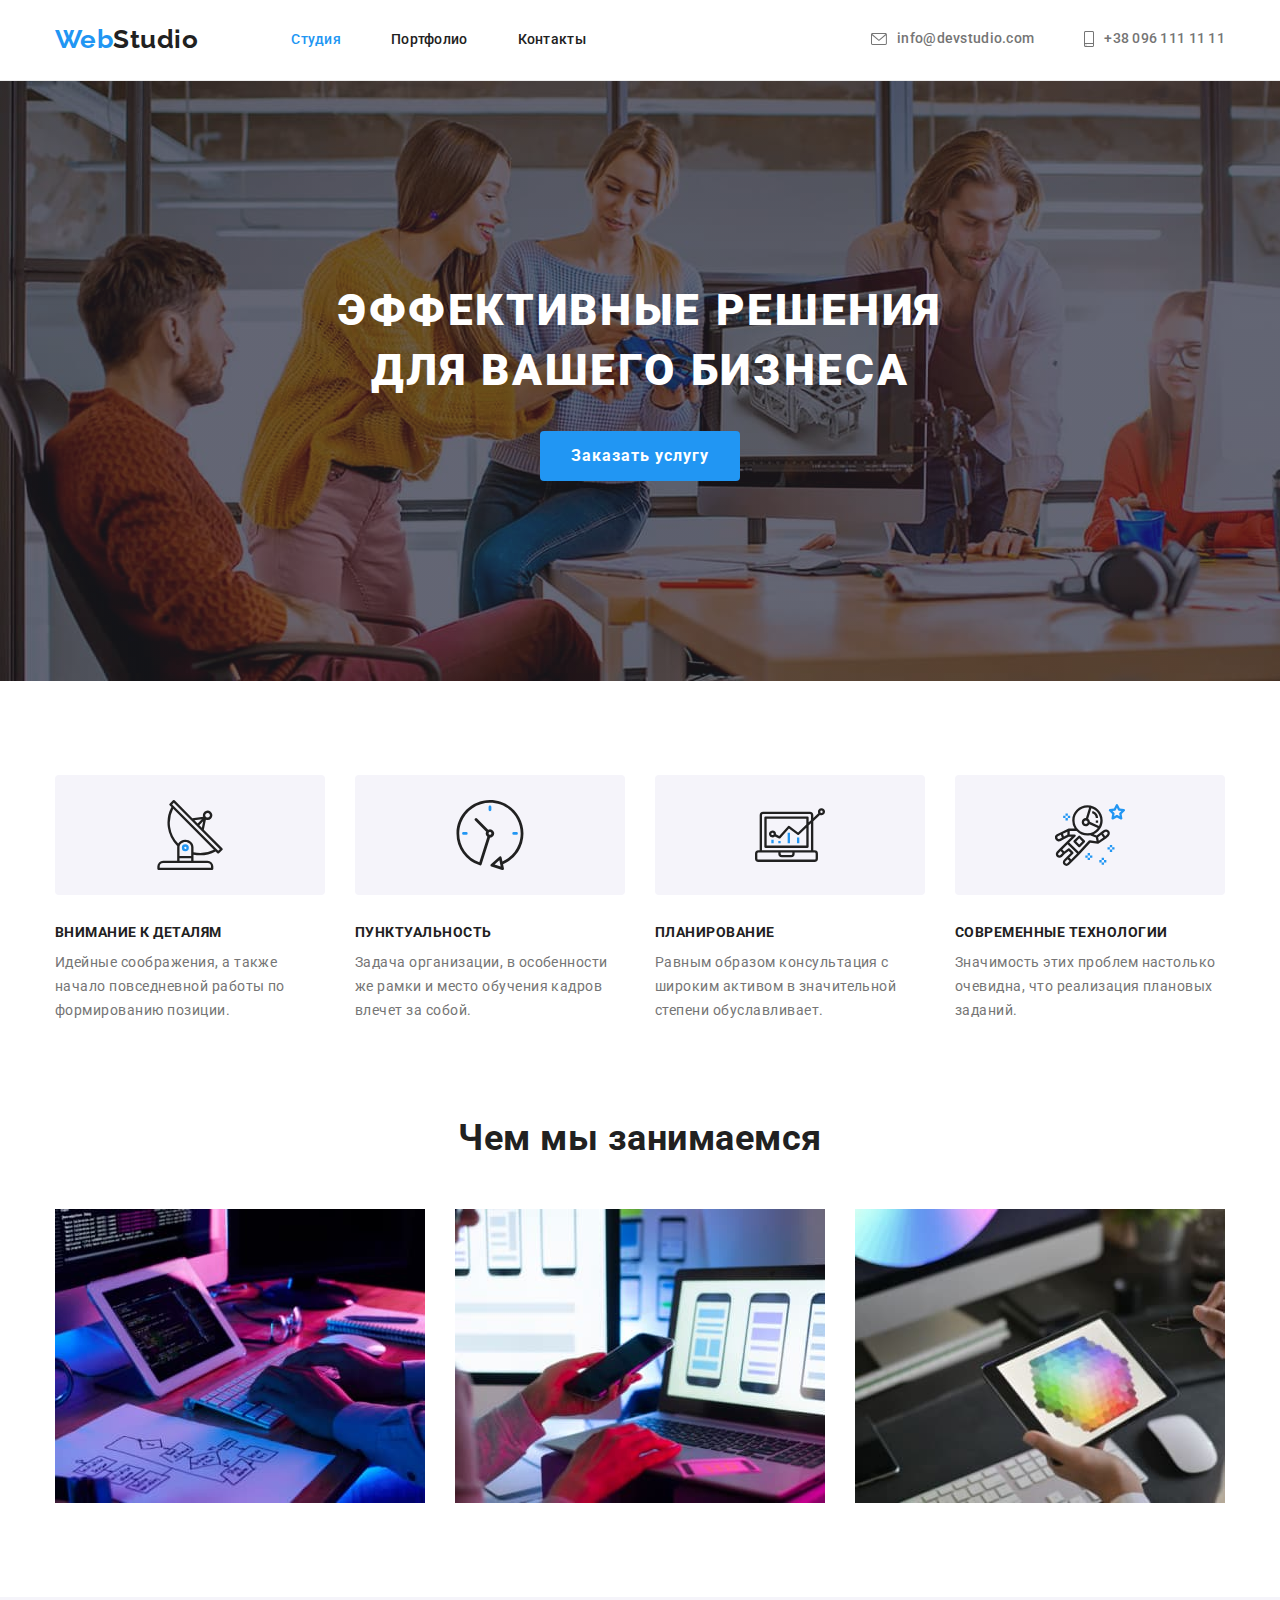
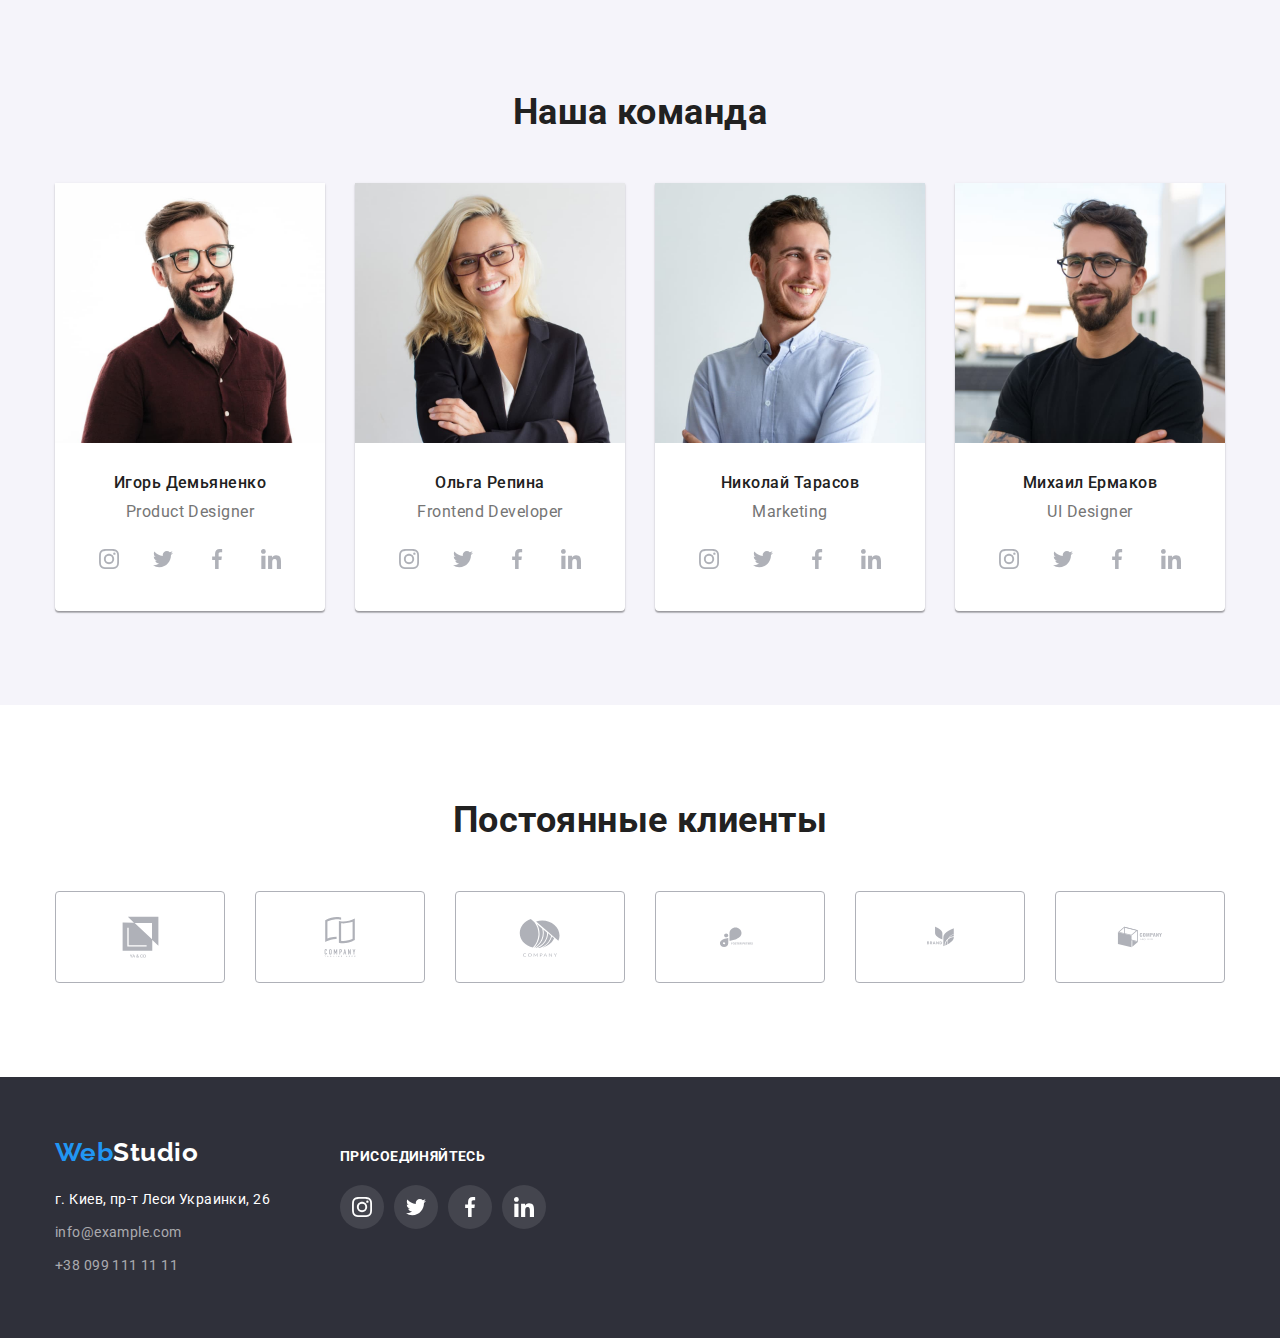
==== index.html @ c5cc15ff "footer svg" ====
<!DOCTYPE html>
<html lang="ru">
<head>
    <meta charset="UTF-8">
    <meta http-equiv="X-UA-Compatible" content="IE=edge">
    <meta name="viewport" content="width=device-width, initial-scale=1.0">
    <title>Web studio</title>
    <link rel="preconnect" href="https://fonts.googleapis.com">
    <link rel="preconnect" href="https://fonts.gstatic.com" crossorigin>
    <link href="https://fonts.googleapis.com/css2?family=Raleway:wght@700&family=Roboto:wght@400;500;700;900&display=swap"
        rel="stylesheet">
    <link rel="stylesheet" href="https://cdnjs.cloudflare.com/ajax/libs/modern-normalize/1.1.0/modern-normalize.min.css">
    <link rel="stylesheet" href="./css/styles.css" />

</head>
<body class="body">

<!--Шапка сайта-->
    <header class="page-header">
        <div class="container">
            <nav class="main-nav">
                <a href="./index.html" class="header-logo">Web<span class="header-logo-span">Studio</span></a>
                    
                <ul class="site-nav list">
                    <li class="item"><a href="./index.html" class="site-nav-link active">Студия</a></li>
                    <li class="item"><a href="./portfolio.html" class="site-nav-link">Портфолио</a></li>
                    <li class="item"><a href="./" class="site-nav-link">Контакты</a></li>
                </ul>
            </nav>
                    
            <ul class="auth-nav list">
                <li class="item">
                    <svg class="icon envelope" width="16px" height="12px">
                        <use href="./images/icons.svg#icon-envelope"></use>
                    </svg>
                    <a href="mailto:info@devstudio.com" class="auth-nav-link">info@devstudio.com</a></li>
                <li class="item">
                    <svg class="icon smartphone" width="10px" height="16px">
                        <use href="./images/icons.svg#icon-smartphone"></use>
                    </svg>
                    <a href="tel:+380961111111" class="auth-nav-link">+38 096 111 11 11</a></li>
            </ul>
        </div>
    </header>

 <!--Основной контент-->
    <main>

    <!--Герой-->
        <section class="hero">
            <div class="container">
                <div class="hero-banner">
                    <h1 class="hero-title">Эффективные решения <br /> для вашего бизнеса</h1>
                    <button type="button" class="hero-button">Заказать услугу</button>
                </div>
            </div>
        </section>

    <!--Особенности-->
        <section class="section">
            <div class="container our-advantages">
                <h2 class="advantages-main-title">Наши особенности</h2>
                <ul class="advantages list">
                <li class="item">
                    <div class="advantages-box">
                        <svg class="icon" width="70" height="70">
                        <use href="./images/icons.svg#icon-antenna"></use>
                        </svg>
                    </div>

                    <h3 class="advantages-title">Внимание к деталям</h3>
                    <p class="advantages-text">
                    Идейные соображения, а также начало повседневной работы по формированию позиции.
                    </p>
                </li>
                <li class="item">
                    <div class="advantages-box">
                        <svg class="icon"  width="70" height="70">
                        <use href="./images/icons.svg#icon-clock"></use>
                        </svg>
                    </div>
                    <h3 class="advantages-title">Пунктуальность</h3>
                    <p class="advantages-text">
                    Задача организации, в особенности же рамки и место обучения кадров влечет за собой.
                    </p>
                </li>
                <li class="item">
                    <div class="advantages-box">
                        <svg class="icon"  width="70" height="70">
                        <use href="./images/icons.svg#icon-diagram"></use>
                        </svg>
                    </div>

                    <h3 class="advantages-title">Планирование</h3>
                    <p class="advantages-text">
                    Равным образом консультация с широким активом в значительной степени обуславливает.
                    </p>
                </li>
                <li class="item">
                    <div class="advantages-box">
                        <svg class="icon"  width="70" height="70">
                        <use href="./images/icons.svg#icon-astronaut"></use>
                        </svg>
                    </div>
                    <h3 class="advantages-title">Современные технологии</h3>
                    <p class="advantages-text">
                    Значимость этих проблем настолько очевидна, что реализация плановых заданий.
                    </p>
                </li>
                </ul>
            </div>
        </section>

    <!--Деятельность-->
        <section class="our-work section">
            <div class="container">
            <h2 class="work-title">Чем мы занимаемся</h2>
            <ul class="work list">
                <li class="item">
                    <img src="./images/img1.jpg" alt="Пишем код любой сложности" width="370" height="294">
                </li>
                <li class="item">
                    <img src="./images/img2.jpg" alt="Создаём мобильные предложения" width="370" height="294">
                </li>
                <li class="item">
                    <img src="./images/img3.jpg" alt="Выполняем дизанейрские работы" width="370" height="294">
                </li>
            </ul>
            </div>
        </section>
 
    <!--Команда-->
        <section class="ourteam section">
            <div class="container our-team">
                <h2 class="section-title">Наша команда</h2>
                <ul class="team list">
                    <li class="item">
                        <img src="./images/img.jpg" alt="Игорь Демьяненко" width="270" height="260">
                        <div class="team-name-wrapper">
                            <h3 class="team-title">Игорь Демьяненко</h3>
                            <p class="team-text" lang="en">Product Designer</p>
                            <ul class="social-links list">
                                <li class="links-item">
                                    <a href="" class="social-links_social-items"> 
                                        <svg class="icon" width="20px" height="20px">
                                        <use href="./images/icons.svg#icon-instagram"></use>
                                        </svg>
                                    </a>
                                </li>
                                <li class="links-item">
                                    <a href="" class="social-links_social-items">
                                        <svg class="icon" width="20px" height="20px">
                                        <use href="./images/icons.svg#icon-twitter"></use>
                                        </svg>
                                    </a>
                                </li>
                                <li class="links-item">
                                    <a href="" class="social-links_social-items">
                                        <svg class="icon" width="20px" height="20px">
                                        <use href="./images/icons.svg#icon-facebook"></use>
                                        </svg>
                                    </a>
                                </li>
                                <li class="links-item">
                                    <a href="" class="social-links_social-items">

                                        <svg class="icon" width="20px" height="20px">
                                        <use href="./images/icons.svg#icon-linkedin"></use>
                                        </svg>
                                    </a>
                                </li>
                            </ul>
                        </div>
                    </li>

                    <li class="item">
                        <img src="./images/img(1).jpg" alt="Ольга Репина" width="270" height="260">
                        <div class="team-name-wrapper">
                            <h3 class="team-title">Ольга Репина</h3>
                            <p class="team-text" lang="en">Frontend Developer</p>
                            <ul class="social-links list">
                                <li class="links-item">
                                    <a href="" class="social-links_social-items">
                                        <svg class="icon" width="20px" height="20px">
                                            <use href="./images/icons.svg#icon-instagram"></use>
                                        </svg>
                                    </a>
                                </li>
                                <li class="links-item">
                                    <a href="" class="social-links_social-items">
                                        <svg class="icon" width="20px" height="20px">
                                            <use href="./images/icons.svg#icon-twitter"></use>
                                        </svg>
                                    </a>
                                </li>
                                <li class="links-item">
                                    <a href="" class="social-links_social-items">
                                        <svg class="icon" width="20px" height="20px">
                                            <use href="./images/icons.svg#icon-facebook"></use>
                                        </svg>
                                    </a>
                                </li>
                                <li class="links-item">
                                    <a href="" class="social-links_social-items">

                                        <svg class="icon" width="20px" height="20px">
                                            <use href="./images/icons.svg#icon-linkedin"></use>
                                        </svg>
                                    </a>
                                </li>
                            </ul>
                        </div>
                    </li>

                    <li class="item">
                        <img src="./images/img(2).jpg" alt="Николай Тарасов" width="270" height="260">
                        <div class="team-name-wrapper">
                            <h3 class="team-title">Николай Тарасов</h3>
                            <p class="team-text" lang="en">Marketing</p>
                            <ul class="social-links list">
                                <li class="links-item">
                                    <a href="" class="social-links_social-items">
                                        <svg class="icon" width="20px" height="20px">
                                            <use href="./images/icons.svg#icon-instagram"></use>
                                        </svg>
                                    </a>
                                </li>
                                <li class="links-item">
                                    <a href="" class="social-links_social-items">
                                        <svg class="icon" width="20px" height="20px">
                                            <use href="./images/icons.svg#icon-twitter"></use>
                                        </svg>
                                    </a>
                                </li>
                                <li class="links-item">
                                    <a href="" class="social-links_social-items">
                                        <svg class="icon" width="20px" height="20px">
                                            <use href="./images/icons.svg#icon-facebook"></use>
                                        </svg>
                                    </a>
                                </li>
                                <li class="links-item">
                                    <a href="" class="social-links_social-items">
                            
                                        <svg class="icon" width="20px" height="20px">
                                            <use href="./images/icons.svg#icon-linkedin"></use>
                                        </svg>
                                    </a>
                                </li>
                            </ul>
                        </div>
                    </li>

                    <li class="item">
                        <img src="./images/img(3).jpg" alt="Михаил Ермаков" width="270" height="260">
                        <div class="team-name-wrapper">
                            <h3 class="team-title">Михаил Ермаков</h3>
                            <p class="team-text" lang="en">UI Designer</p>
                            <ul class="social-links list">
                                <li class="links-item">
                                    <a href="" class="social-links_social-items">
                                        <svg class="icon" width="20px" height="20px">
                                            <use href="./images/icons.svg#icon-instagram"></use>
                                        </svg>
                                    </a>
                                </li>
                                <li class="links-item">
                                    <a href="" class="social-links_social-items">
                                        <svg class="icon" width="20px" height="20px">
                                            <use href="./images/icons.svg#icon-twitter"></use>
                                        </svg>
                                    </a>
                                </li>
                                <li class="links-item">
                                    <a href="" class="social-links_social-items">
                                        <svg class="icon" width="20px" height="20px">
                                            <use href="./images/icons.svg#icon-facebook"></use>
                                        </svg>
                                    </a>
                                </li>
                                <li class="links-item">
                                    <a href="" class="social-links_social-items">
                            
                                        <svg class="icon" width="20px" height="20px">
                                            <use href="./images/icons.svg#icon-linkedin"></use>
                                        </svg>
                                    </a>
                                </li>
                            </ul>
                        </div>
                    </li>
                </ul>
            </div>
        </section>


    <!--Постоянные клиенты-->
        <section class="clients section">
            <div class="container">
                <h2>Постоянные клиенты</h2>
                <ul class="clients-list">
                    <li class="clients-items list">
                        <a href="" class="item">
                        <svg class="icon" width="41px" height="46.7px">
                        <use href="./images/icons.svg#icon-client1"></use>
                        </svg>
                        </a>
                    </li>
                    <li class="clients-items list">
                        <a href="" class="item">
                        <svg class="icon" width="40px" height="52px">
                        <use href="./images/icons.svg#icon-client2"></use>
                        </svg>
                        </a>
                    </li>
                    <li class="clients-items list">
                        <a href="" class="item">
                            <svg class="icon" width="43.46px" height="41.18px">
                                <use href="./images/icons.svg#icon-client3"></use>
                            </svg>
                        </a>
                    </li>
                    <li class="clients-items list">
                        <a href="" class="item">
                            <svg class="icon" width="84.44px" height="40.62px">
                                <use href="./images/icons.svg#icon-client4"></use>
                            </svg>
                        </a>
                    </li>
                    <li class="clients-items list">
                        <a href="" class="item">
                            <svg class="icon" width="62.54px" height="45.43px">
                                <use href="./images/icons.svg#icon-client5"></use>
                            </svg>
                        </a>
                    </li>
                    <li class="clients-items list">
                        <a href="" class="item">
                            <svg class="icon" width="93.79px" height="43.93px">
                            <use href="./images/icons.svg#icon-client6"></use>
                            </svg>
                        </a>    
                    </li>                
                </ul>
            </div>
        </section>
    </main>

<!--Подвал-->
    <footer class="footer">
        <div class="container">
            <address class="footer-address">
            <a class="footer-logo" href="./index.html">Web<span class="footer-logo span">Studio</span></a>
                <ul class="address list">
                    <li class="item-address">
                        <a href="https://goo.gl/maps/AirsbdC57sYQPZAz8" target="_blank" rel="noopener noreferrer"
                            class="footer-link address">г. Киев, пр-т Леси Украинки, 26
                        </a>
                    </li>
                    <li class="item-address"><a href="mailto:info@dexample.com" class="footer-link link">info@example.com</a></li>
                    <li class="item-address"><a href="tel:+380991111111" class="footer-link link">+38 099 111 11 11</a></li>
                </ul>
            </address>

            <div class="connect">
                <h2>присоединяйтесь</h2>
                <ul class="connect-links list">
                    <li class="links-item">
                        <a href="" class="connect-links_social-items">
                        <svg class="icon" width="20px" height="20px">
                        <use href="./images/icons.svg#icon-instagram"></use>
                        </svg>
                        </a>
                    </li>
                    <li class="links-item">
                        <a href="" class="connect-links_social-items">
                        <svg class="icon" width="20px" height="20px">
                        <use href="./images/icons.svg#icon-twitter"></use>
                        </svg>
                        </a>
                    </li>
                    <li class="links-item">
                        <a href="" class="connect-links_social-items">
                        <svg class="icon" width="20px" height="20px">
                        <use href="./images/icons.svg#icon-facebook"></use>
                        </svg>
                        </a>
                    </li>
                    <li class="links-item">
                        <a href="" class="connect-links_social-items">
                        <svg class="icon" width="20px" height="20px">
                        <use href="./images/icons.svg#icon-linkedin"></use>
                        </svg>
                        </a>
                    </li>
                </ul>
            </div>
        </div>
    </footer>
</body>
</html>
---- css/styles.css ----
:root {
  --main-color: #757575;
  --secondary-color: #212121;
  --extra-color: #f5f4fa;

  --accent-color: #2196f3;
  --white-color: #ffffff;
  --grey-color: #2f303a;

  --icons-color: #afb1b8;
}

.body {
  background-color: var(--white-color);
  color: var(--main-color);

  font-family: Roboto, sans-serif;
  letter-spacing: 0.03em;
}

.list {
  list-style: none;
}

h1,
h2,
h3,
h4,
h5,
h6,
p {
  margin-top: 0;
  margin-bottom: 0;
  margin-left: 0;
}

ul,
li {
  padding: 0;
  margin: 0;
}

img {
  display: block;
}

.container {
  width: 1200px;
  margin-left: auto;
  margin-right: auto;
  padding-left: 15px;
  padding-right: 15px;
}

/* page-header */

.page-header {
  border-bottom: 1px solid #ececec;
  padding-top: 24px;
  padding-bottom: 25px;
}

.page-header .container {
  display: flex;
}

/* nav */

.main-nav,
.auth-nav,
.site-nav {
  display: flex;
  align-items: center;
}

.header-logo {
  margin-right: 93px;
}

.header-logo,
.footer-logo {
  color: var(--accent-color);

  font-family: Raleway, sans-serif;
  font-weight: 700;
  font-size: 26px;
  line-height: 1.19;
  text-decoration: none;
}

.header-logo-span {
  color: var(--secondary-color);
}

.site-nav .item + .item {
  margin-left: 50px;
}

.site-nav-link {
  color: var(--secondary-color);

  font-weight: 500;
  font-size: 14px;
  line-height: 1.14;
  letter-spacing: 0.02em;
  text-decoration: none;
}

.site-nav-link.active {
  color: var(--accent-color);
}

.site-nav-link:hover,
.site-nav-link:focus {
  color: var(--accent-color);
}

.auth-nav .item:last-child {
  margin-left: 50px;
}

.auth-nav {
  margin-left: auto;
}

.auth-nav .item {
  display: flex;
  align-items: center;

  fill: var(--main-color);
}

.auth-nav-link {
  color: inherit;

  margin-left: 10px;
  font-weight: 500;
  font-size: 14px;
  line-height: 1.14;
  letter-spacing: 0.02em;
  list-style: none;
  text-decoration: none;
}

.auth-nav .item:hover,
.auth-nav .item:focus {
  color: var(--accent-color);
  fill: var(--accent-color);
}

/* hero */

.hero {
  display: flex;
  align-items: center;
  padding-top: 200px;
  padding-bottom: 200px;
  margin-left: auto;
  margin-right: auto;
  max-width: 1600px;
  height: 600px;

  background-color: var(--grey-color);

  background-repeat: no-repeat;
  background-size: cover;
  background-image: linear-gradient(rgba(47, 48, 58, 0.4), rgba(47, 48, 58, 0.4)),
    url(/images/banner-img.jpg);
}

.hero-title {
  margin-bottom: 30px;

  color: var(--white-color);
  font-weight: 900;
  font-size: 44px;
  line-height: 1.36;
  text-align: center;
  letter-spacing: 0.06em;
  text-transform: uppercase;
}

/* buttons */
.hero-button {
  min-width: 200px;
  display: block;
  padding: 10px 22px 10px 22px;
  margin-left: auto;
  margin-right: auto;

  color: var(--white-color);
  background-color: var(--accent-color);

  font-family: roboto, sans-serif;
  font-weight: 700;
  font-size: 16px;
  line-height: 1.88;
  border-radius: 4px;

  border-style: hidden;
  letter-spacing: 0.06em;

  cursor: pointer;
}

.hero-button:hover,
.hero-button:focus {
  background-color: #188ce8;
}

.filter-button {
  padding: 6px 22px 6px 22px;

  color: var(--secondary-color);
  background-color: var(--extra-color);

  font-family: roboto, sans-serif;
  font-weight: 500;
  font-size: 16px;
  line-height: 1.62;
  letter-spacing: 0.03em;
  border-radius: 4px;
  border: none;
  cursor: pointer;
}

.filter-button:hover,
.filter-button:focus {
  color: var(--white-color);
  background-color: var(--accent-color);
  box-shadow: 0px 3px 1px rgba(0, 0, 0, 0.1), 0px 1px 2px rgba(0, 0, 0, 0.08),
    0px 2px 2px rgba(0, 0, 0, 0.12);
  border-radius: 4px;
}

.filter-button.active {
  box-shadow: 0px 3px 1px rgba(0, 0, 0, 0.1), 0px 1px 2px rgba(0, 0, 0, 0.08),
    0px 2px 2px rgba(0, 0, 0, 0.12);
  border-radius: 4px;

  color: var(--white-color);
  background-color: var(--accent-color);
}

/* section  */

.section h1 {
  color: var(--secondary-color);

  font-weight: 900;
  font-size: 44px;
  line-height: 1.36;
  text-align: center;
  letter-spacing: 0.06em;
  text-transform: uppercase;
}

.section h2 {
  color: var(--secondary-color);

  font-weight: 700;
  font-size: 36px;
  line-height: 1.17;
  text-align: center;
}

.section {
  padding-top: 94px;
  padding-bottom: 94px;
}

/* visuali hidden */

.advantages-main-title {
  position: absolute;
  width: 1px;
  height: 1px;
  margin: -1px;
  border: 0;
  padding: 0;
  white-space: nowrap;
  clip-path: inset(100%);
  clip: rect(0 0 0 0);
  overflow: hidden;
}

/* advantages */
.container .advantages {
  display: flex;
}

.advantages .item {
  margin-right: 30px;
  width: calc((100% - 90px) / 4);
}

.advantages .item:nth-child(4n) {
  margin-right: 0;
}

.advantages-title {
  color: var(--secondary-color);

  margin-top: 30px;
  font-weight: 700;
  font-size: 14px;
  line-height: 1.14;
  text-transform: uppercase;
}

.advantages-text {
  margin-top: 10px;
  font-size: 14px;
  line-height: 1.71;
}

.advantages-box {
  display: flex;
  justify-content: center;
  align-items: center;
  height: 120px;

  border-radius: 4px;
  background-color: var(--extra-color);
}

/* work list */

.our-work {
  padding-top: 0px;
}

.container .work {
  margin-top: 50px;
  display: flex;
}

.work .item:not(:last-child) {
  margin-right: 30px;
}

/* team */

.ourteam.section {
  background-color: var(--extra-color);
}

.container .team,
.social-links {
  display: flex;
}

.team .item {
  width: calc((100% -90px) / 4);
  margin-right: 30px;

  box-shadow: 0px 1px 3px rgba(0, 0, 0, 0.12), 0px 1px 1px rgba(0, 0, 0, 0.14),
    0px 2px 1px rgba(0, 0, 0, 0.2);
  border-radius: 0px 0px 4px 4px;

  background-color: var(--white-color);
  text-align: center;
}

.team .item:nth-child(4n) {
  margin-right: 0px;
}

.team.list {
  margin-top: 50px;
}

.team .team-name-wrapper {
  margin-top: 30px;
  margin-bottom: 30px;
}

.team p {
  font-size: 16px;
  line-height: 1.19;
}

.team h3 {
  margin-bottom: 10px;

  color: var(--secondary-color);

  font-weight: 500;
  font-size: 16px;
  line-height: 1.19;
  letter-spacing: 0.03em;
}

.team-name-wrapper .social-links {
  display: flex;
  justify-content: center;
}

.social-links_social-items {
  display: flex;
  justify-content: center;
  align-items: center;

  width: 44px;
  height: 44px;
  border-radius: 50%;
  background-color: var(--white-color);

  fill: var(--icons-color);
}

.social-links .links-item {
  margin-top: 16px;
}

.social-links .links-item:not(:last-child) {
  margin-right: 10px;
}

.social-links_social-items:hover,
.social-links_social-items:focus {
  background-color: var(--accent-color);
  fill: var(--white-color);
}

/* Clients */

.clients-list {
  display: flex;
}

.clients-items:not(:last-child) {
  margin-right: 30px;
}
.clients-items .item {
  display: flex;
  justify-content: center;
  align-items: center;
  width: 170px;
  height: 92px;

  border: 1px solid var(--icons-color);
  border-radius: 4px;
  margin-top: 50px;

  fill: var(--icons-color);
}

.clients-items .item:hover,
.clients-items .item:focus {
  border: 1px solid var(--accent-color);
  fill: var(--accent-color);
}

/* projects portfolio */

.section-title.our-portfolio {
  position: absolute;
  width: 1px;
  height: 1px;
  margin: -1px;
  border: 0;
  padding: 0;
  white-space: nowrap;
  clip-path: inset(100%);
  clip: rect(0 0 0 0);
  overflow: hidden;
}

.container .filters {
  display: flex;
  justify-content: center;
}

.filters .item:not(:last-child) {
  margin-right: 8px;
}

.projects {
  margin-top: 50px;
}

.container .projects {
  display: flex;
  flex-wrap: wrap;
}

.projects-link {
  color: var(--main-color);

  font-size: 16px;
  line-height: 1.88;
  text-decoration: none;
}

.projects .item {
  margin-right: 30px;
  margin-bottom: 30px;
}

.projects-card-wrapper {
  padding: 20px 24px 20px 24px;

  border: 1px solid #eeeeee;
  border-top: none;
}

.projects-card-wrapper p {
  margin-top: 4px;
}

.projects .item:nth-child(3n) {
  margin-right: 0px;
}

.projects .item:nth-last-child(-n + 3) {
  margin-bottom: 0px;
}

.projects h2 {
  color: var(--secondary-color);

  font-weight: 700;
  font-size: 18px;
  line-height: 2;
  letter-spacing: 0.06em;
  text-align: left;
}

/* footer */

.footer {
  padding-top: 60px;
  padding-bottom: 60px;

  background-color: var(--grey-color);
  margin-right: auto;
  margin-left: auto;
}

.footer .container {
  display: flex;
}

.footer-logo {
  font-family: raleway, sans-serif;
  font-weight: 700;
  font-size: 26px;
  line-height: 1.19;
  font-style: normal;
  text-decoration: none;
}

.footer-logo.span {
  color: var(--white-color);
}

.footer-link.address {
  display: flex;
}

.item-address .footer-link {
  color: rgba(255, 255, 255, 0.6);

  font-weight: 400;
  font-style: normal;
  font-size: 14px;
  line-height: 1.71;
  letter-spacing: 0.03em;
  text-decoration: none;
}

.item-address .footer-link:hover,
.item-address .footer-link:focus {
  color: var(--accent-color);
}

.item-address .footer-link.address {
  color: var(--white-color);
}

.item-address .footer-link.address:hover,
.item-address .footer-link.address:focus {
  color: var(--accent-color);
}

.address.list {
  margin-top: 20px;
}

.address .item-address:not(:last-child) {
  margin-bottom: 9px;
}

/* Connect */

.connect h2 {
  font-weight: 700;
  font-size: 14px;
  line-height: 1.14;
  letter-spacing: 0.03em;
  text-transform: uppercase;

  color: #ffffff;
}

.connect {
  margin-left: 70px;
  margin-top: 12px;
}

.connect-links {
  display: flex;
}

.connect-links_social-items {
  display: flex;
  justify-content: center;
  align-items: center;

  width: 44px;
  height: 44px;
  border-radius: 50%;
  background-color: rgba(255, 255, 255, 0.1);

  fill: var(--white-color);
}

.connect-links .links-item {
  margin-top: 20px;
}

.connect-links .links-item:not(:last-child) {
  margin-right: 10px;
}

.connect-links_social-items:hover,
.connect-links_social-items:focus {
  background-color: var(--accent-color);
  fill: var(--white-color);
}
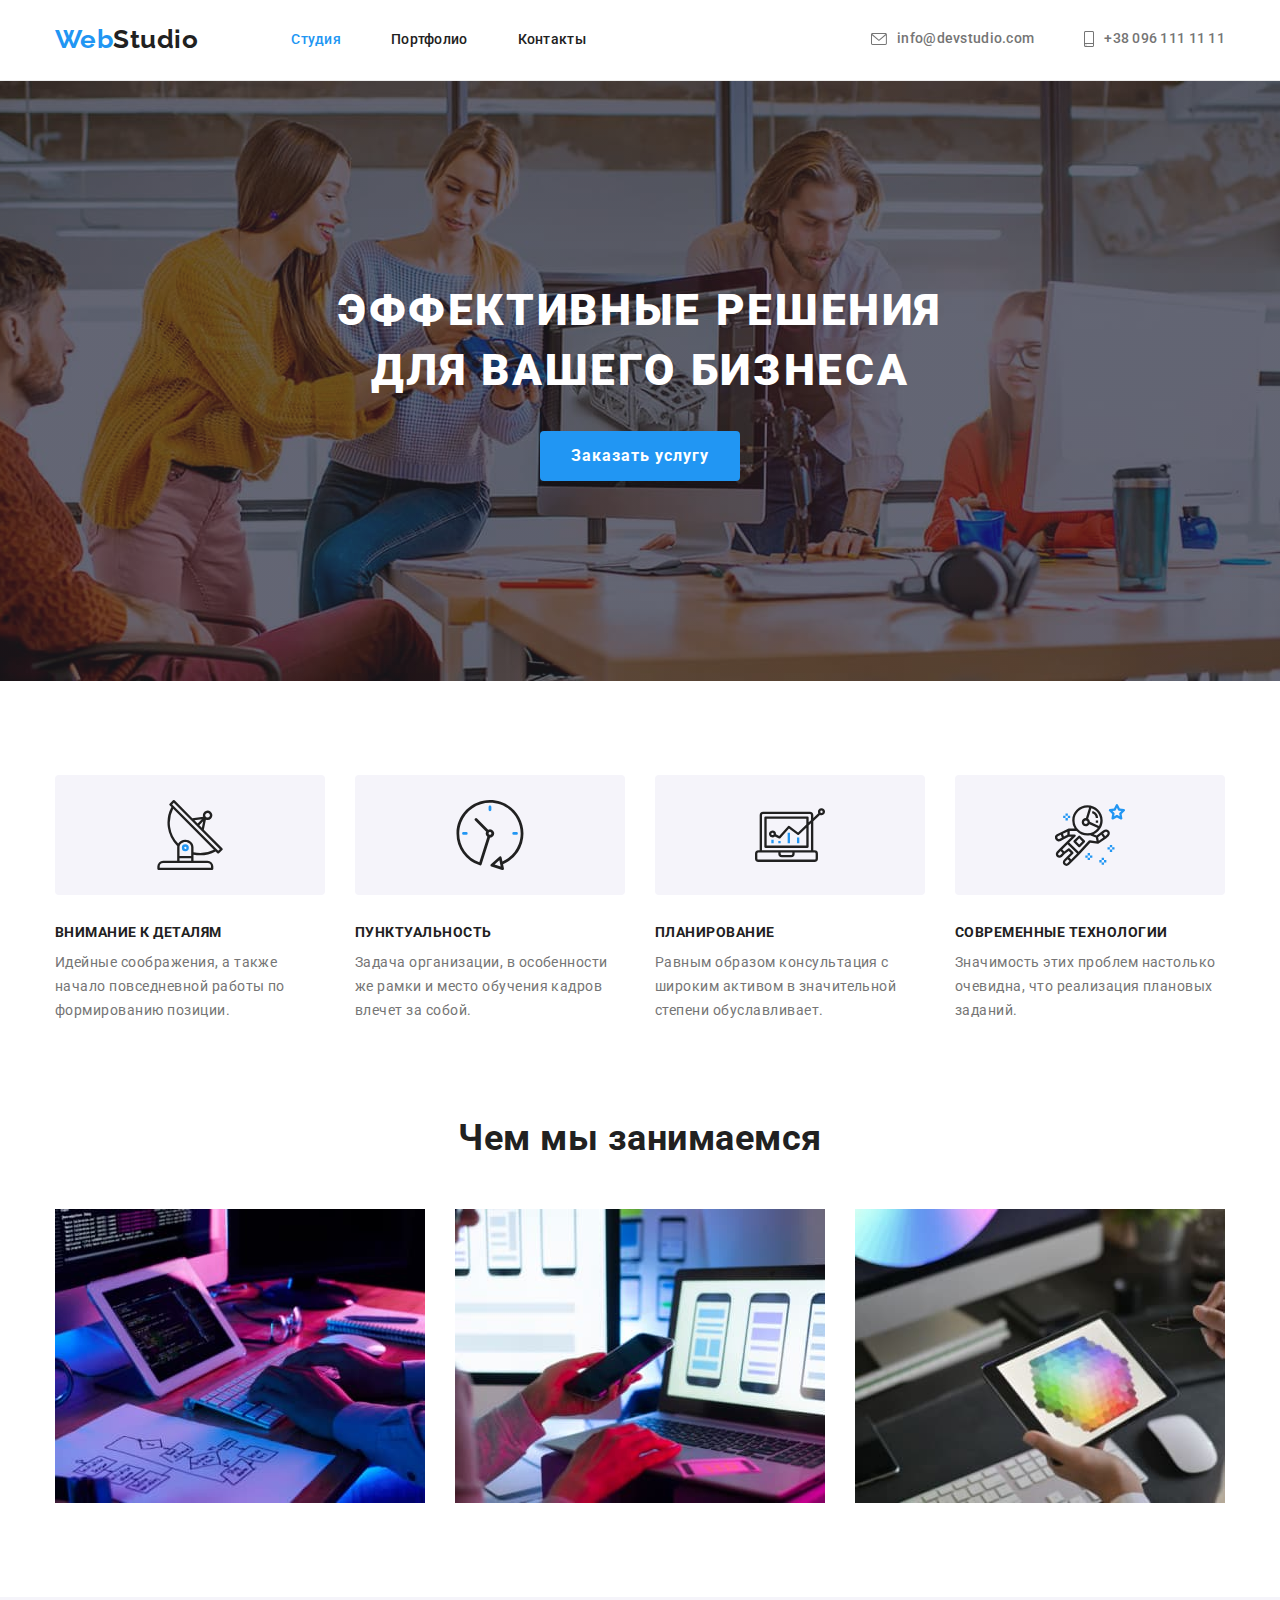
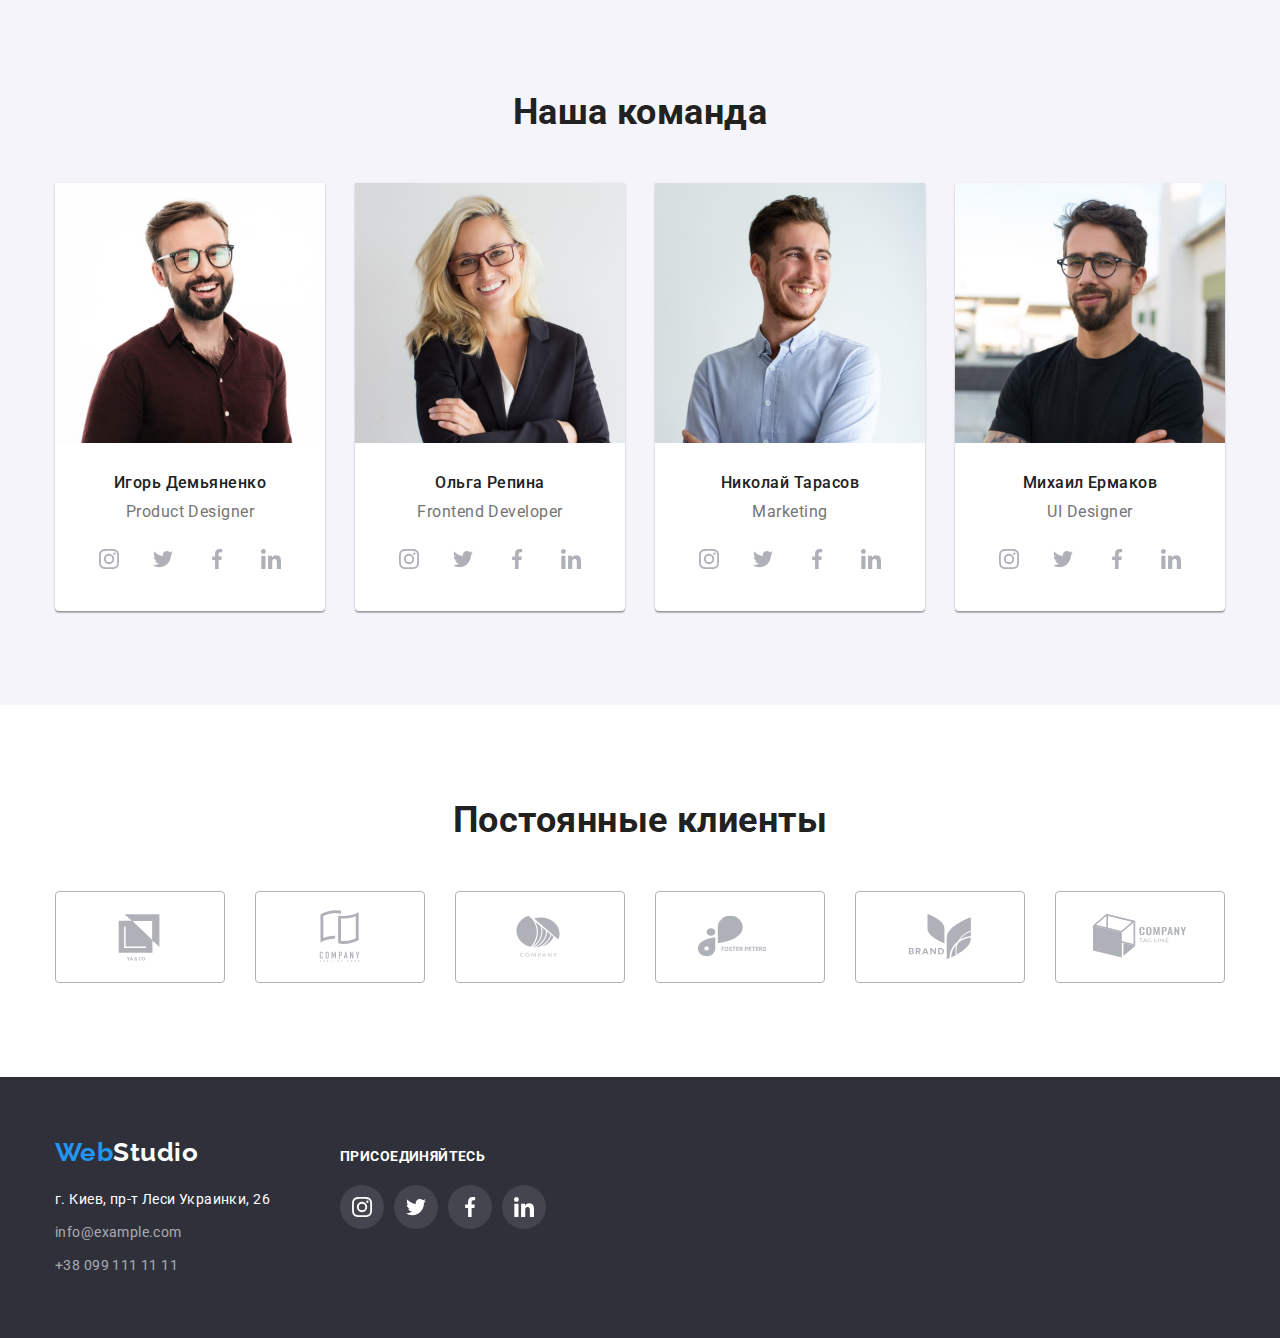
==== commit e27774a8: "hw-04 update" ====
--- a/index.html
+++ b/index.html
@@ -29,16 +29,20 @@
             </nav>
                     
             <ul class="auth-nav list">
-                <li class="item">
-                    <svg class="icon envelope" width="16px" height="12px">
+                <li class="item ">
+                    <a href="mailto:info@devstudio.com" class="auth-nav-link">
+                        <svg class="icon-envelope auth-nav-icon" width="16px" height="12px">
                         <use href="./images/icons.svg#icon-envelope"></use>
-                    </svg>
-                    <a href="mailto:info@devstudio.com" class="auth-nav-link">info@devstudio.com</a></li>
-                <li class="item">
-                    <svg class="icon smartphone" width="10px" height="16px">
+                        </svg>
+                    info@devstudio.com</a>
+                </li>
+                <li class="item">
+                    <a href="tel:+380961111111" class="auth-nav-link">
+                        <svg class="icon-smartphone auth-nav-icon" width="10px" height="16px">
                         <use href="./images/icons.svg#icon-smartphone"></use>
-                    </svg>
-                    <a href="tel:+380961111111" class="auth-nav-link">+38 096 111 11 11</a></li>
+                        </svg>
+                    +38 096 111 11 11</a>
+                </li>
             </ul>
         </div>
     </header>
@@ -59,7 +63,7 @@
     <!--Особенности-->
         <section class="section">
             <div class="container our-advantages">
-                <h2 class="advantages-main-title">Наши особенности</h2>
+                <h2 class="main-titel advantages-main-title">Наши особенности</h2>
                 <ul class="advantages list">
                 <li class="item">
                     <div class="advantages-box">
@@ -114,7 +118,7 @@
     <!--Деятельность-->
         <section class="our-work section">
             <div class="container">
-            <h2 class="work-title">Чем мы занимаемся</h2>
+            <h2 class="main-titel work-main-title">Чем мы занимаемся</h2>
             <ul class="work list">
                 <li class="item">
                     <img src="./images/img1.jpg" alt="Пишем код любой сложности" width="370" height="294">
@@ -132,7 +136,7 @@
     <!--Команда-->
         <section class="ourteam section">
             <div class="container our-team">
-                <h2 class="section-title">Наша команда</h2>
+                <h2 class="main-titel our-team-main-title">Наша команда</h2>
                 <ul class="team list">
                     <li class="item">
                         <img src="./images/img.jpg" alt="Игорь Демьяненко" width="270" height="260">
@@ -297,46 +301,46 @@
     <!--Постоянные клиенты-->
         <section class="clients section">
             <div class="container">
-                <h2>Постоянные клиенты</h2>
+                <h2 class="main-titel clients-main-titel">Постоянные клиенты</h2>
                 <ul class="clients-list">
                     <li class="clients-items list">
-                        <a href="" class="item">
-                        <svg class="icon" width="41px" height="46.7px">
+                        <a href="" class="item clients-item">
+                        <svg class="icon" width="106" height="60">
                         <use href="./images/icons.svg#icon-client1"></use>
                         </svg>
                         </a>
                     </li>
                     <li class="clients-items list">
-                        <a href="" class="item">
-                        <svg class="icon" width="40px" height="52px">
+                        <a href="" class="item clients-item">
+                        <svg class="icon" width="106" height="60">
                         <use href="./images/icons.svg#icon-client2"></use>
                         </svg>
                         </a>
                     </li>
                     <li class="clients-items list">
-                        <a href="" class="item">
-                            <svg class="icon" width="43.46px" height="41.18px">
+                        <a href="" class="item clients-item">
+                            <svg class="icon" width="106" height="60">
                                 <use href="./images/icons.svg#icon-client3"></use>
                             </svg>
                         </a>
                     </li>
                     <li class="clients-items list">
-                        <a href="" class="item">
-                            <svg class="icon" width="84.44px" height="40.62px">
+                        <a href="" class="item clients-item">
+                            <svg class="icon" width="106" height="60">
                                 <use href="./images/icons.svg#icon-client4"></use>
                             </svg>
                         </a>
                     </li>
                     <li class="clients-items list">
-                        <a href="" class="item">
-                            <svg class="icon" width="62.54px" height="45.43px">
+                        <a href="" class="item clients-item">
+                            <svg class="icon" width="106" height="60">
                                 <use href="./images/icons.svg#icon-client5"></use>
                             </svg>
                         </a>
                     </li>
                     <li class="clients-items list">
-                        <a href="" class="item">
-                            <svg class="icon" width="93.79px" height="43.93px">
+                        <a href="" class="item clients-item">
+                            <svg class="icon" width="106" height="60">
                             <use href="./images/icons.svg#icon-client6"></use>
                             </svg>
                         </a>    
@@ -363,7 +367,7 @@
             </address>
 
             <div class="connect">
-                <h2>присоединяйтесь</h2>
+                <h2 class="connect-title">присоединяйтесь</h2>
                 <ul class="connect-links list">
                     <li class="links-item">
                         <a href="" class="connect-links_social-items">
--- a/css/styles.css
+++ b/css/styles.css
@@ -120,20 +120,20 @@
 }
 
 .auth-nav {
+  display: flex;
   margin-left: auto;
+  align-items: center;
 }
 
 .auth-nav .item {
+  fill: var(--main-color);
+}
+
+.auth-nav-link {
   display: flex;
   align-items: center;
-
-  fill: var(--main-color);
-}
-
-.auth-nav-link {
   color: inherit;
 
-  margin-left: 10px;
   font-weight: 500;
   font-size: 14px;
   line-height: 1.14;
@@ -142,8 +142,12 @@
   text-decoration: none;
 }
 
-.auth-nav .item:hover,
-.auth-nav .item:focus {
+.auth-nav-icon {
+  margin-right: 10px;
+}
+
+.auth-nav-link:hover,
+.auth-nav-link:focus {
   color: var(--accent-color);
   fill: var(--accent-color);
 }
@@ -151,8 +155,6 @@
 /* hero */
 
 .hero {
-  display: flex;
-  align-items: center;
   padding-top: 200px;
   padding-bottom: 200px;
   margin-left: auto;
@@ -161,13 +163,12 @@
   height: 600px;
 
   background-color: var(--grey-color);
-
+  background-position: center;
   background-repeat: no-repeat;
   background-size: cover;
   background-image: linear-gradient(rgba(47, 48, 58, 0.4), rgba(47, 48, 58, 0.4)),
-    url(/images/banner-img.jpg);
-}
-
+    url('../images/banner-img.jpg');
+}
 .hero-title {
   margin-bottom: 30px;
 
@@ -244,18 +245,7 @@
 
 /* section  */
 
-.section h1 {
-  color: var(--secondary-color);
-
-  font-weight: 900;
-  font-size: 44px;
-  line-height: 1.36;
-  text-align: center;
-  letter-spacing: 0.06em;
-  text-transform: uppercase;
-}
-
-.section h2 {
+.section .main-titel {
   color: var(--secondary-color);
 
   font-weight: 700;
@@ -371,8 +361,8 @@
 }
 
 .team .team-name-wrapper {
-  margin-top: 30px;
-  margin-bottom: 30px;
+  padding-top: 30px;
+  padding-bottom: 30px;
 }
 
 .team p {
@@ -427,12 +417,13 @@
 
 .clients-list {
   display: flex;
+  margin-top: 50px;
 }
 
 .clients-items:not(:last-child) {
   margin-right: 30px;
 }
-.clients-items .item {
+.clients-item {
   display: flex;
   justify-content: center;
   align-items: center;
@@ -441,13 +432,12 @@
 
   border: 1px solid var(--icons-color);
   border-radius: 4px;
-  margin-top: 50px;
 
   fill: var(--icons-color);
 }
 
-.clients-items .item:hover,
-.clients-items .item:focus {
+.clients-item:hover,
+.clients-item:focus {
   border: 1px solid var(--accent-color);
   fill: var(--accent-color);
 }
@@ -480,44 +470,7 @@
   margin-top: 50px;
 }
 
-.container .projects {
-  display: flex;
-  flex-wrap: wrap;
-}
-
-.projects-link {
-  color: var(--main-color);
-
-  font-size: 16px;
-  line-height: 1.88;
-  text-decoration: none;
-}
-
-.projects .item {
-  margin-right: 30px;
-  margin-bottom: 30px;
-}
-
-.projects-card-wrapper {
-  padding: 20px 24px 20px 24px;
-
-  border: 1px solid #eeeeee;
-  border-top: none;
-}
-
-.projects-card-wrapper p {
-  margin-top: 4px;
-}
-
-.projects .item:nth-child(3n) {
-  margin-right: 0px;
-}
-
-.projects .item:nth-last-child(-n + 3) {
-  margin-bottom: 0px;
-}
-
-.projects h2 {
+.projects-title {
   color: var(--secondary-color);
 
   font-weight: 700;
@@ -527,6 +480,50 @@
   text-align: left;
 }
 
+.projects {
+  display: flex;
+  flex-wrap: wrap;
+}
+
+.projects-link {
+  display: block;
+  color: var(--main-color);
+
+  font-size: 16px;
+  line-height: 1.88;
+  text-decoration: none;
+}
+
+.projects .item {
+  margin-right: 30px;
+  margin-bottom: 30px;
+}
+
+.projects-link:hover,
+.projects-link:focus {
+  box-shadow: 0px 1px 1px rgba(0, 0, 0, 0.12), 0px 4px 4px rgba(0, 0, 0, 0.06),
+    1px 4px 6px rgba(0, 0, 0, 0.16);
+}
+
+.projects-card-wrapper {
+  padding: 20px 24px 20px 24px;
+
+  border: 1px solid #eeeeee;
+  border-top: none;
+}
+
+.projects-card-wrapper p {
+  margin-top: 4px;
+}
+
+.projects .item:nth-child(3n) {
+  margin-right: 0px;
+}
+
+.projects .item:nth-last-child(-n + 3) {
+  margin-bottom: 0px;
+}
+
 /* footer */
 
 .footer {
@@ -540,6 +537,7 @@
 
 .footer .container {
   display: flex;
+  align-items: baseline;
 }
 
 .footer-logo {
@@ -594,7 +592,7 @@
 
 /* Connect */
 
-.connect h2 {
+.connect-title {
   font-weight: 700;
   font-size: 14px;
   line-height: 1.14;
@@ -606,11 +604,11 @@
 
 .connect {
   margin-left: 70px;
-  margin-top: 12px;
 }
 
 .connect-links {
   display: flex;
+  margin-top: 20px;
 }
 
 .connect-links_social-items {
@@ -626,10 +624,6 @@
   fill: var(--white-color);
 }
 
-.connect-links .links-item {
-  margin-top: 20px;
-}
-
 .connect-links .links-item:not(:last-child) {
   margin-right: 10px;
 }
